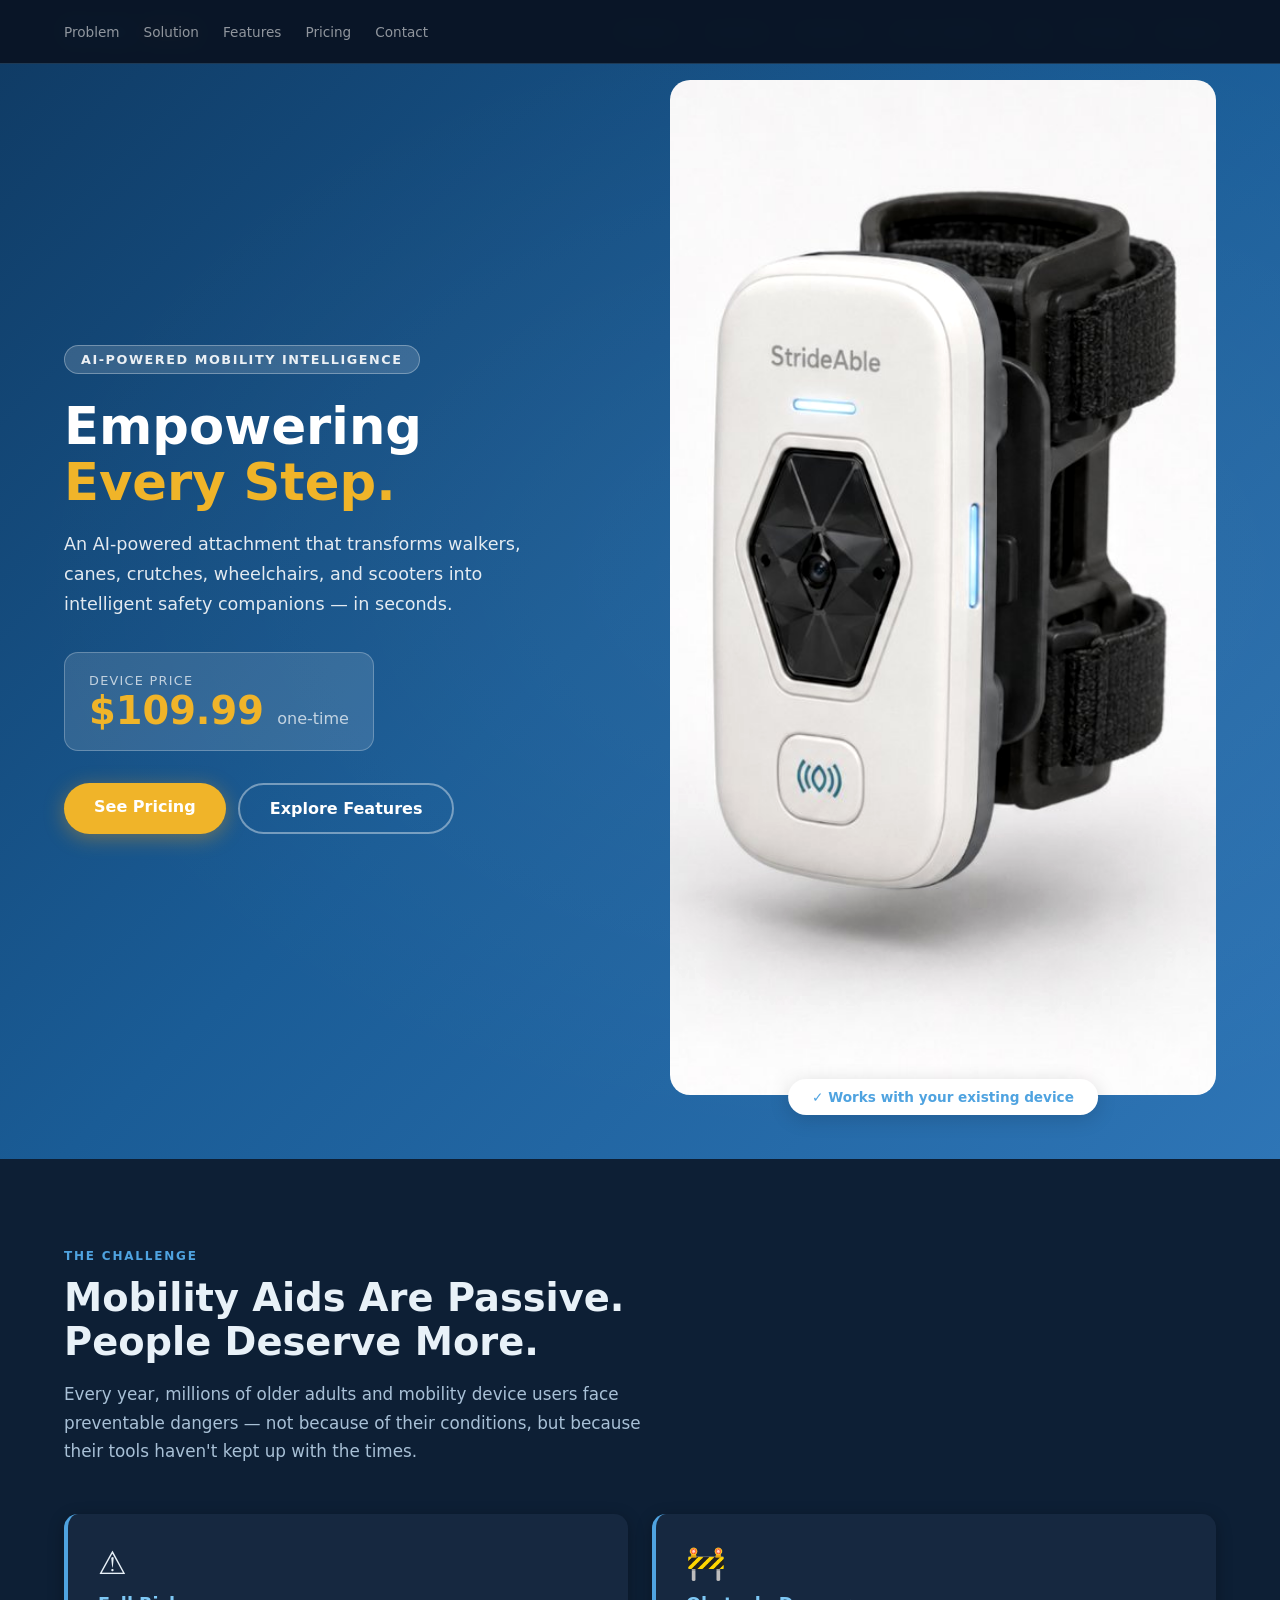
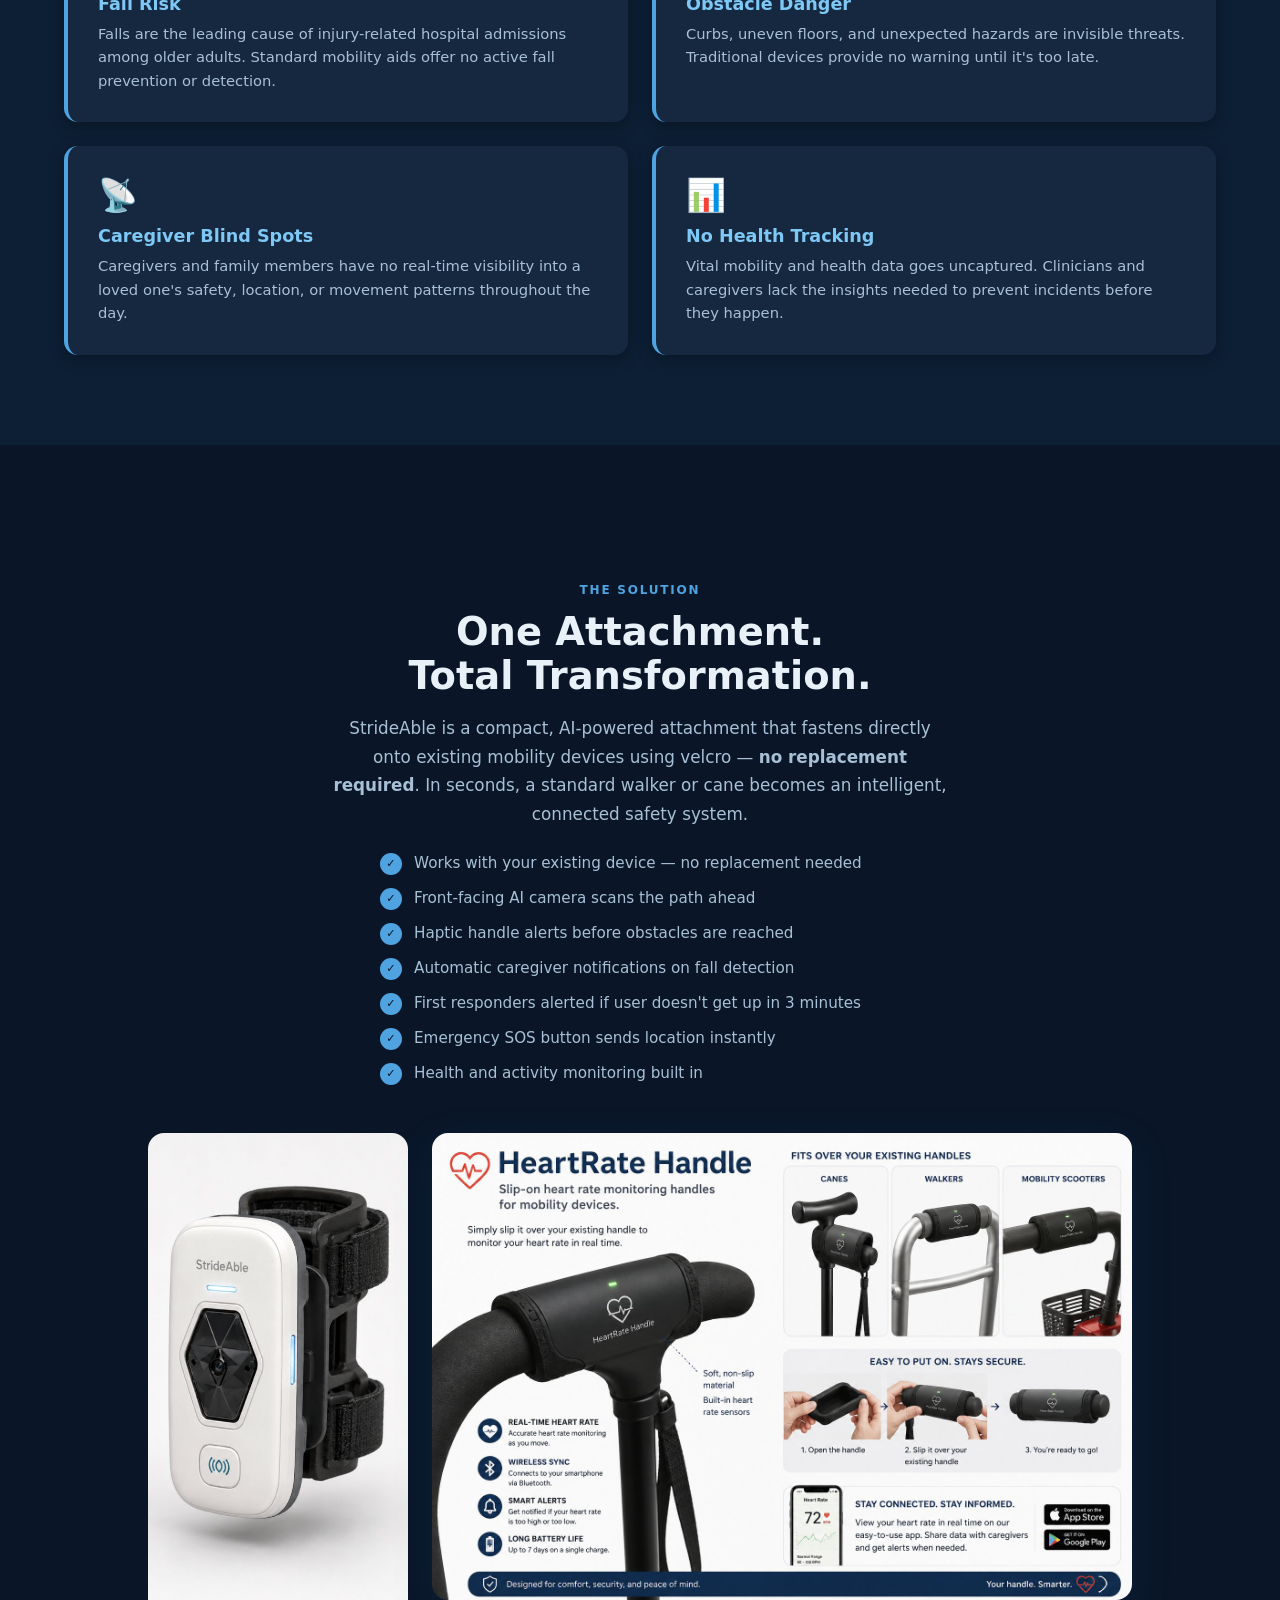
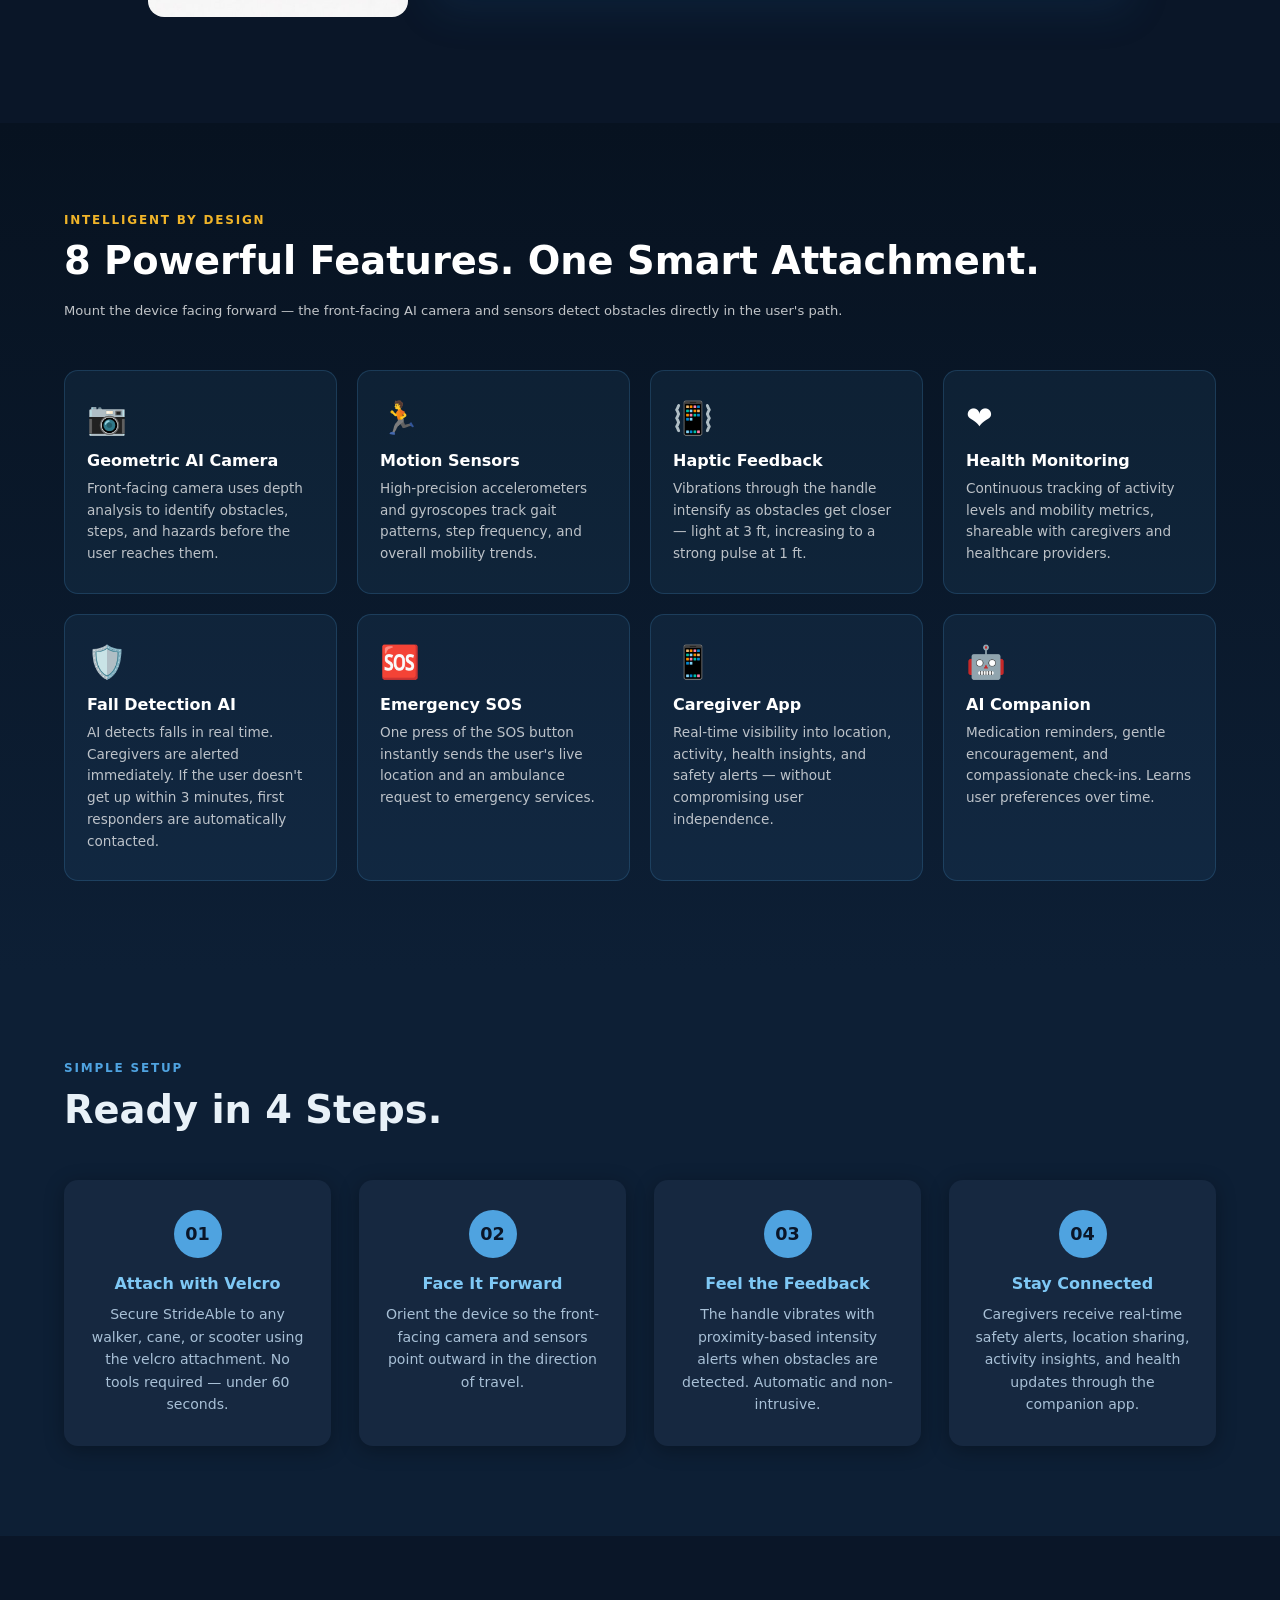
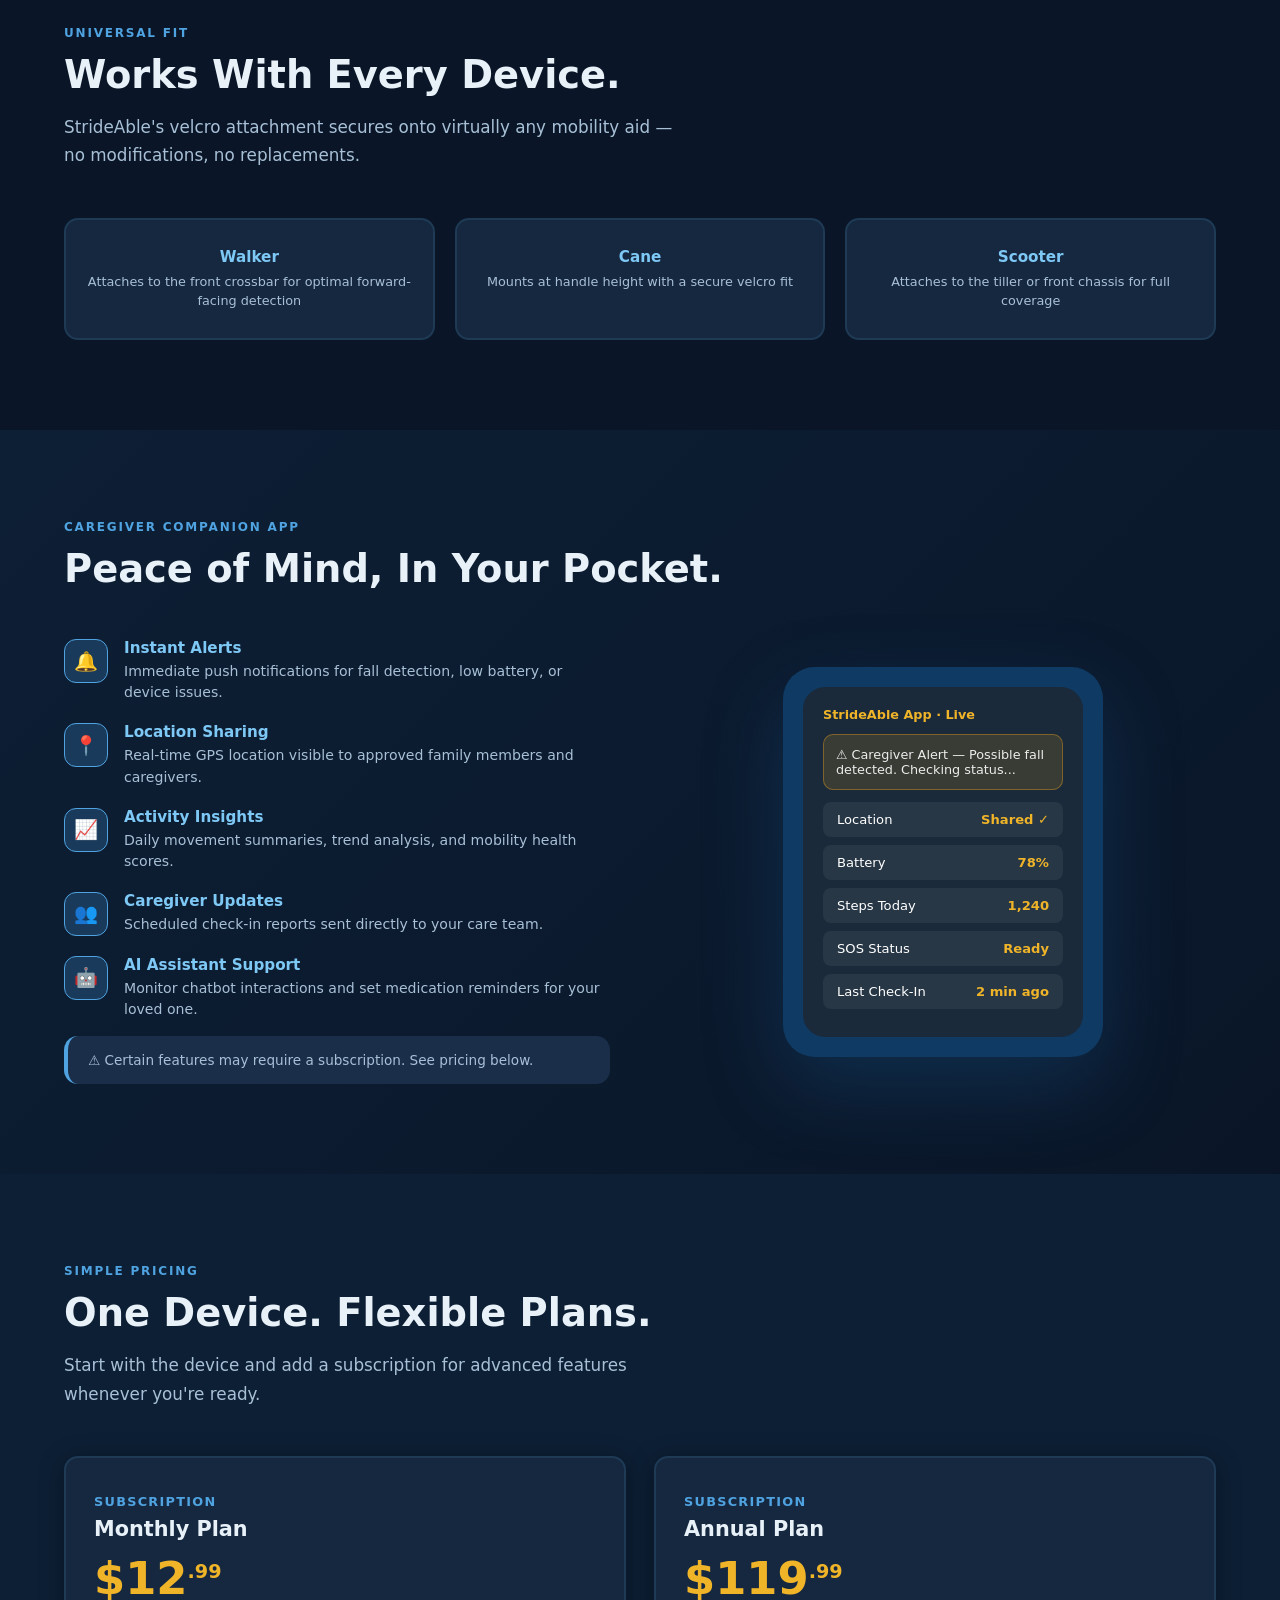
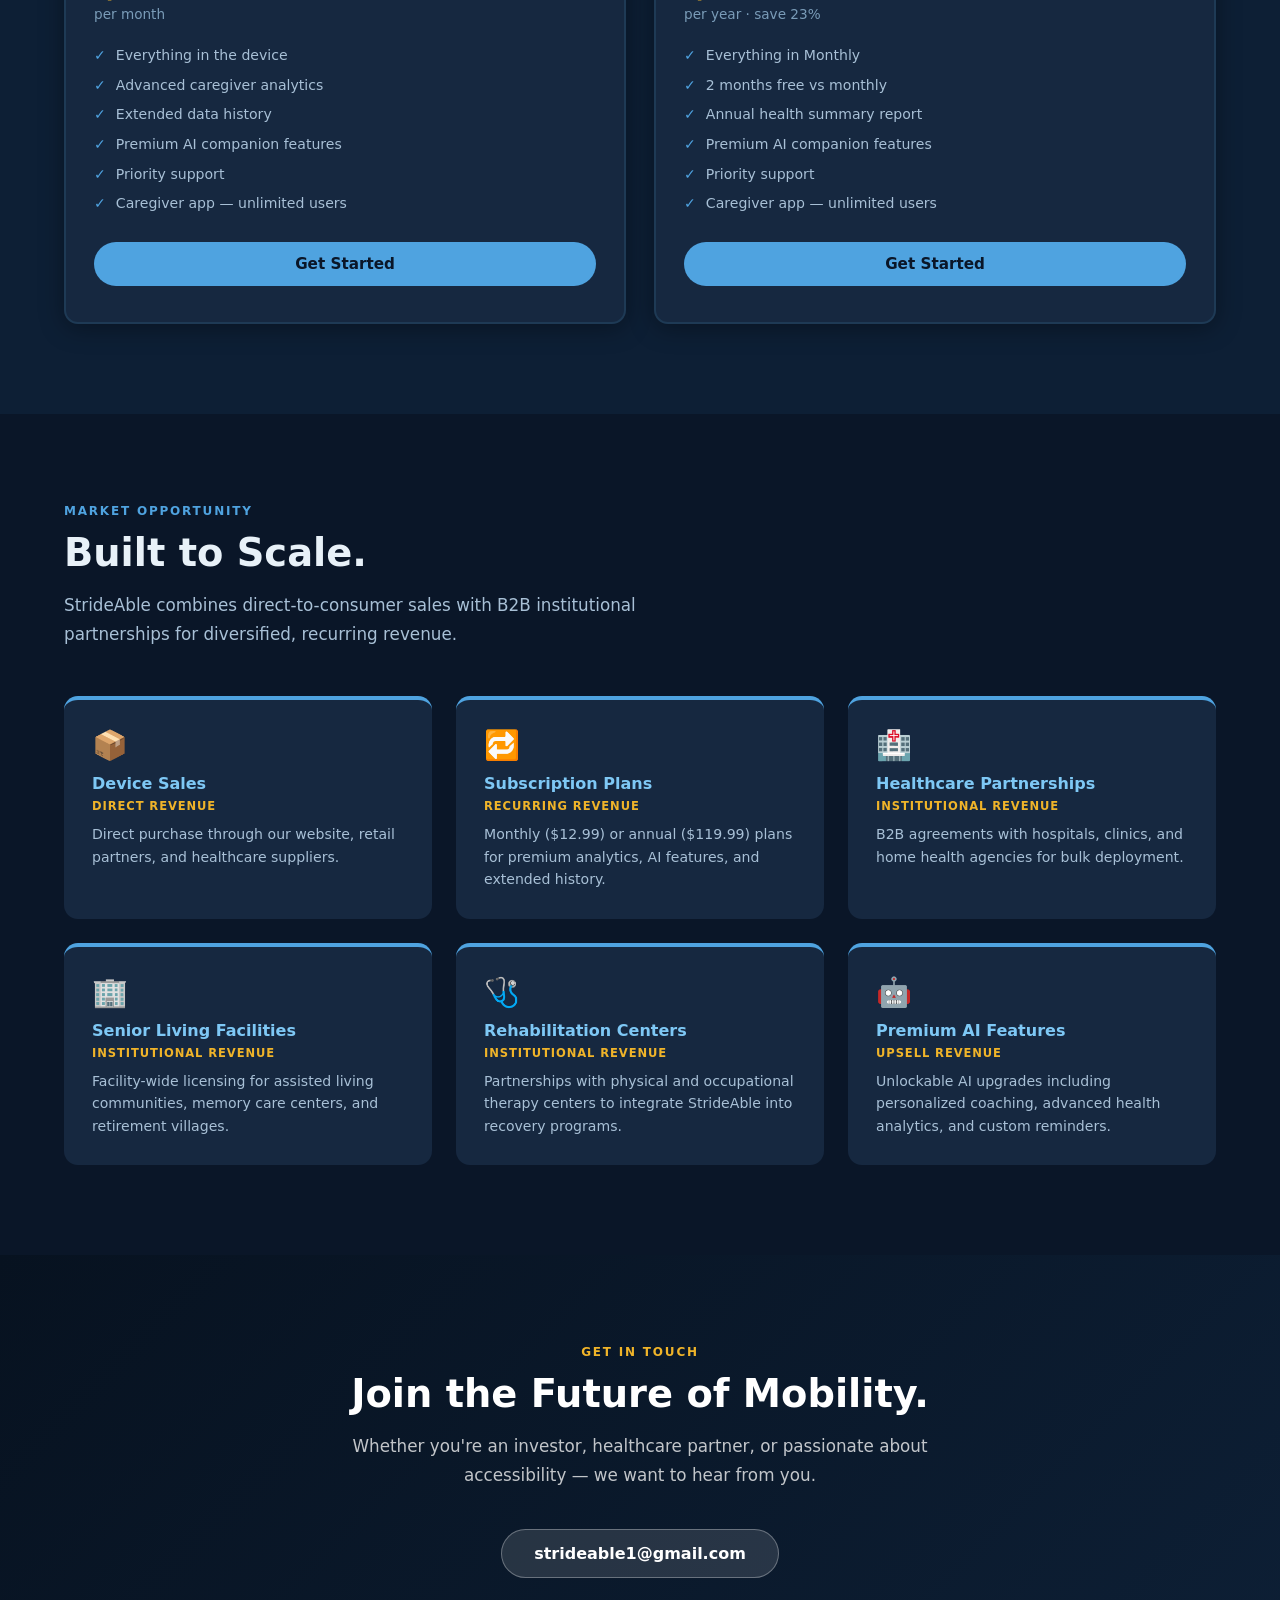
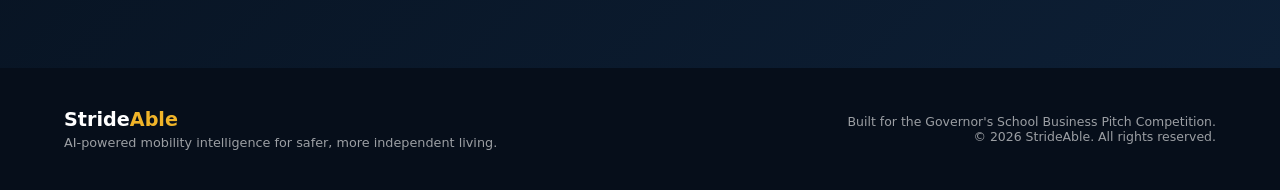
==== StrideAble_Website.html @ a34d1728 "Add files via upload" ====
<!DOCTYPE html>
<html lang="en">
<head>
<meta charset="UTF-8">
<meta name="viewport" content="width=device-width, initial-scale=1.0">
<title>StrideAble — Empowering Every Step.</title>
<style>
  :root {
    --blue: #4fa3e0;
    --blue-dark: #0a1628;
    --blue-mid: #7ec8f5;
    --blue-light: #1a2e4a;
    --blue-xlight: #152236;
    --accent: #f0b429;
    --white: #0d1f35;
    --gray: #a8c0d6;
    --gray-light: #111f30;
    --text: #e8f1f8;
    --radius: 14px;
    --card-bg: #162840;
    --border: #1e3a55;
  }
  * { box-sizing: border-box; margin: 0; padding: 0; }
  html { scroll-behavior: smooth; }
  body { font-family: 'Segoe UI', system-ui, sans-serif; color: var(--text); background: #0a1628; }

  /* NAV */
  nav {
    position: fixed; top: 0; left: 0; right: 0; z-index: 100;
    background: rgba(10,22,40,0.97); backdrop-filter: blur(10px);
    border-bottom: 1px solid #1e3a55;
    display: flex; align-items: center; justify-content: space-between;
    padding: 0 5%; height: 64px;
  }
  .nav-logo { display: flex; align-items: center; gap: 10px; font-weight: 800; font-size: 1.3rem; color: var(--blue); text-decoration: none; }
  .nav-logo span { color: var(--accent); }
  nav ul { list-style: none; display: flex; gap: 2rem; }
  nav ul a { text-decoration: none; color: #7a9cb8; font-size: 0.9rem; font-weight: 500; transition: color 0.2s; }
  nav ul a:hover { color: var(--blue); }

  /* HERO */
  #hero {
    min-height: 100vh;
    background: linear-gradient(135deg, #0f3a63 0%, #1A5C96 50%, #2E75B6 100%);
    display: flex; align-items: center; padding: 80px 5% 60px;
    position: relative; overflow: hidden;
  }
  #hero::before {
    content: ''; position: absolute; inset: 0;
    background: radial-gradient(ellipse at 70% 50%, rgba(255,255,255,0.05) 0%, transparent 70%);
  }
  .hero-inner { display: grid; grid-template-columns: 1fr 1fr; gap: 60px; align-items: center; max-width: 1200px; margin: 0 auto; width: 100%; }
  .hero-text { color: white; }
  .hero-eyebrow { display: inline-block; background: rgba(255,255,255,0.15); border: 1px solid rgba(255,255,255,0.3); color: rgba(255,255,255,0.9); font-size: 0.8rem; font-weight: 600; letter-spacing: 0.12em; text-transform: uppercase; padding: 6px 16px; border-radius: 50px; margin-bottom: 1.5rem; }
  .hero-text h1 { font-size: clamp(2.2rem, 4vw, 3.5rem); font-weight: 900; line-height: 1.1; margin-bottom: 1.2rem; }
  .hero-text h1 span { color: var(--accent); }
  .hero-text p { font-size: 1.1rem; line-height: 1.7; opacity: 0.88; margin-bottom: 2rem; max-width: 480px; }
  .hero-price-box {
    background: rgba(255,255,255,0.12); border: 1px solid rgba(255,255,255,0.25);
    border-radius: var(--radius); padding: 20px 24px; margin-bottom: 2rem; display: inline-block;
  }
  .hero-price-label { font-size: 0.8rem; opacity: 0.7; text-transform: uppercase; letter-spacing: 0.1em; margin-bottom: 4px; }
  .hero-price { font-size: 2.4rem; font-weight: 900; color: var(--accent); line-height: 1; }
  .hero-price sub { font-size: 1rem; font-weight: 500; color: rgba(255,255,255,0.7); vertical-align: baseline; }
  .hero-btns { display: flex; gap: 12px; flex-wrap: wrap; }
  .btn-primary {
    background: var(--accent); color: white; font-weight: 700; font-size: 1rem;
    padding: 14px 30px; border-radius: 50px; text-decoration: none;
    transition: transform 0.2s, box-shadow 0.2s;
    box-shadow: 0 4px 20px rgba(232,160,32,0.4);
  }
  .btn-primary:hover { transform: translateY(-2px); box-shadow: 0 8px 30px rgba(232,160,32,0.5); }
  .btn-secondary {
    background: transparent; color: white; font-weight: 600; font-size: 1rem;
    padding: 14px 30px; border-radius: 50px; text-decoration: none;
    border: 2px solid rgba(255,255,255,0.4); transition: all 0.2s;
  }
  .btn-secondary:hover { background: rgba(255,255,255,0.1); border-color: white; }
  .hero-image { position: relative; }
  .hero-image img { width: 100%; border-radius: 20px; }
  .hero-image img.orig-device { mix-blend-mode: multiply; filter: contrast(1.05); border-radius: 20px; box-shadow: none; }
  .hero-badge {
    position: absolute; bottom: -16px; left: 50%; transform: translateX(-50%);
    background: white; color: var(--blue); font-weight: 700; font-size: 0.85rem;
    padding: 10px 24px; border-radius: 50px; white-space: nowrap;
    box-shadow: 0 4px 20px rgba(0,0,0,0.15);
  }

  /* SECTIONS */
  section { padding: 90px 5%; }
  .section-inner { max-width: 1200px; margin: 0 auto; }
  .eyebrow { font-size: 0.75rem; font-weight: 700; letter-spacing: 0.15em; text-transform: uppercase; color: #4fa3e0; margin-bottom: 0.8rem; }
  .section-title { font-size: clamp(1.8rem, 3vw, 2.6rem); font-weight: 900; line-height: 1.15; margin-bottom: 1rem; color: #e8f1f8; }
  .section-subtitle { font-size: 1.05rem; color: #a8c0d6; line-height: 1.7; max-width: 620px; }

  /* PROBLEM */
  #problem { background: #0d1f35; }
  .problem-grid { display: grid; grid-template-columns: repeat(2, 1fr); gap: 24px; margin-top: 3rem; }
  .problem-card {
    background: #162840; border-radius: var(--radius); padding: 30px;
    border-left: 4px solid var(--blue); box-shadow: 0 4px 16px rgba(0,0,0,0.3);
    transition: transform 0.2s;
  }
  .problem-card:hover { transform: translateY(-3px); }
  .problem-icon { font-size: 2rem; margin-bottom: 12px; }
  .problem-card h3 { font-size: 1.1rem; font-weight: 800; margin-bottom: 8px; color: #7ec8f5; }
  .problem-card p { font-size: 0.92rem; color: #a8c0d6; line-height: 1.6; }

  /* SOLUTION */
  .solution-grid { display: flex; flex-direction: column; align-items: center; gap: 48px; margin-top: 3rem; text-align: center; max-width: 800px; margin-left: auto; margin-right: auto; }
  .solution-checks { list-style: none; margin-top: 1.5rem; display: flex; flex-direction: column; gap: 12px; max-width: 520px; margin-left: auto; margin-right: auto; text-align: left; }
  .solution-checks li { display: flex; align-items: flex-start; gap: 12px; font-size: 0.95rem; line-height: 1.5; color: #a8c0d6; }
  .solution-checks li::before { content: '✓'; background: #4fa3e0; color: #0a1628; border-radius: 50%; width: 22px; height: 22px; display: flex; align-items: center; justify-content: center; font-size: 0.7rem; font-weight: 800; flex-shrink: 0; margin-top: 1px; }
  .solution-img { border-radius: 20px; width: 100%; max-width: 700px; display: flex; flex-direction: row; align-items: flex-start; gap: 24px; justify-content: center; }
  .solution-img img { flex: 1; border-radius: 16px; }
  .solution-img img { width: 100%; display: block; }

  /* FEATURES */
  #features { background: linear-gradient(180deg, #071220 0%, #0d1f35 100%); color: white; }
  #features .eyebrow { color: var(--accent); }
  #features .section-title { color: white; }
  #features .section-subtitle { color: rgba(255,255,255,0.75); }
  .features-grid { display: grid; grid-template-columns: repeat(4, 1fr); gap: 20px; margin-top: 3rem; }
  .feature-card {
    background: rgba(79,163,224,0.08); border: 1px solid rgba(79,163,224,0.2);
    border-radius: var(--radius); padding: 28px 22px;
    transition: background 0.2s, transform 0.2s;
  }
  .feature-card:hover { background: rgba(79,163,224,0.15); transform: translateY(-4px); }
  .feature-icon { font-size: 2rem; margin-bottom: 14px; }
  .feature-card h3 { font-size: 1rem; font-weight: 800; margin-bottom: 8px; color: white; }
  .feature-card p { font-size: 0.85rem; color: rgba(255,255,255,0.72); line-height: 1.6; }

  /* HOW IT WORKS */
  #how-it-works { background: #0d1f35; }
  .steps-grid { display: grid; grid-template-columns: repeat(4, 1fr); gap: 28px; margin-top: 3rem; }
  .step-card { background: #162840; border-radius: var(--radius); padding: 30px 24px; text-align: center; box-shadow: 0 4px 20px rgba(0,0,0,0.3); position: relative; }
  .step-num { width: 48px; height: 48px; background: #4fa3e0; color: #0a1628; border-radius: 50%; display: flex; align-items: center; justify-content: center; font-weight: 900; font-size: 1.1rem; margin: 0 auto 16px; }
  .step-card h3 { font-size: 1rem; font-weight: 800; margin-bottom: 10px; color: #7ec8f5; }
  .step-card p { font-size: 0.88rem; color: #a8c0d6; line-height: 1.6; }

  /* COMPATIBLE */
  #compatible { background: #0a1628; }
  .compat-grid { display: grid; grid-template-columns: repeat(3, 1fr); gap: 20px; margin-top: 3rem; }
  .compat-card {
    border: 2px solid #1e3a55; border-radius: var(--radius); padding: 28px 16px; background: #162840;
    text-align: center; transition: all 0.2s;
  }
  .compat-card:hover { border-color: #4fa3e0; background: #1a3050; transform: translateY(-3px); }

  .compat-card h3 { font-size: 0.95rem; font-weight: 800; color: #7ec8f5; margin-bottom: 6px; }
  .compat-card p { font-size: 0.8rem; color: #a8c0d6; line-height: 1.5; }

  /* APP */
  #app { background: linear-gradient(135deg, #0d1f35 0%, #0a1628 100%); }
  .app-grid { display: grid; grid-template-columns: 1fr 1fr; gap: 60px; align-items: center; margin-top: 3rem; }
  .app-features { display: flex; flex-direction: column; gap: 20px; }
  .app-feature { display: flex; align-items: flex-start; gap: 16px; }
  .app-feature-icon { width: 44px; height: 44px; background: #1a3a5c; border: 1px solid #4fa3e0; border-radius: 12px; display: flex; align-items: center; justify-content: center; font-size: 1.2rem; flex-shrink: 0; }
  .app-feature-text h4 { font-size: 0.95rem; font-weight: 800; margin-bottom: 4px; color: #7ec8f5; }
  .app-feature-text p { font-size: 0.88rem; color: #a8c0d6; line-height: 1.5; }
  .app-note { background: #1a2e4a; border-radius: var(--radius); padding: 16px 20px; margin-top: 16px; font-size: 0.85rem; color: #a8c0d6; border-left: 4px solid #4fa3e0; }
  .phone-mockup {
    background: #0f3a63; border-radius: 32px; padding: 20px;
    box-shadow: 0 30px 80px rgba(26,92,150,0.3); max-width: 320px; margin: 0 auto;
  }
  .phone-screen { background: #1a2a3a; border-radius: 22px; padding: 20px; color: white; }
  .phone-header { font-size: 0.8rem; font-weight: 700; color: var(--accent); margin-bottom: 12px; }
  .phone-alert { background: rgba(232,160,32,0.15); border: 1px solid rgba(232,160,32,0.4); border-radius: 10px; padding: 12px; font-size: 0.8rem; color: rgba(255,255,255,0.9); margin-bottom: 12px; }
  .phone-stat { display: flex; justify-content: space-between; align-items: center; background: rgba(255,255,255,0.06); border-radius: 8px; padding: 10px 14px; margin-bottom: 8px; font-size: 0.82rem; }
  .phone-stat-val { color: var(--accent); font-weight: 800; }

  /* PRICING */
  #pricing { background: #0d1f35; }
  .pricing-grid { display: grid; grid-template-columns: repeat(2, 1fr); gap: 28px; margin-top: 3rem; }
  .pricing-card {
    background: #162840; border-radius: var(--radius); padding: 36px 28px;
    box-shadow: 0 4px 24px rgba(0,0,0,0.35); border: 2px solid #1e3a55;
    transition: all 0.2s; position: relative;
  }
  .pricing-card:hover { border-color: #4fa3e0; transform: translateY(-4px); }

  .pricing-badge {
    position: absolute; top: -14px; left: 50%; transform: translateX(-50%);
    background: var(--blue); color: white; font-size: 0.72rem; font-weight: 800;
    letter-spacing: 0.1em; text-transform: uppercase; padding: 5px 16px; border-radius: 50px;
  }
  .pricing-type { font-size: 0.8rem; font-weight: 700; letter-spacing: 0.1em; text-transform: uppercase; color: #4fa3e0; margin-bottom: 8px; }
  .pricing-name { font-size: 1.3rem; font-weight: 900; color: #e8f1f8; margin-bottom: 16px; }
  .pricing-price { font-size: 2.8rem; font-weight: 900; color: #f0b429; line-height: 1; margin-bottom: 4px; }
  .pricing-period { font-size: 0.85rem; color: #7a9cb8; margin-bottom: 24px; }
  .pricing-features { list-style: none; display: flex; flex-direction: column; gap: 10px; margin-bottom: 28px; }
  .pricing-features li { display: flex; align-items: flex-start; gap: 10px; font-size: 0.88rem; color: #a8c0d6; line-height: 1.4; }
  .pricing-features li::before { content: '✓'; color: #4fa3e0; font-weight: 800; flex-shrink: 0; }
  .pricing-cta {
    display: block; text-align: center; background: #4fa3e0; color: #0a1628;
    font-weight: 700; font-size: 0.95rem; padding: 13px; border-radius: 50px;
    text-decoration: none; transition: all 0.2s;
  }
  .pricing-cta:hover { background: #7ec8f5; }


  /* BUSINESS */
  #business { background: #0a1628; }
  .business-grid { display: grid; grid-template-columns: repeat(3, 1fr); gap: 24px; margin-top: 3rem; }
  .biz-card {
    border-radius: var(--radius); padding: 28px; background: #162840;
    border-top: 4px solid #4fa3e0;
  }
  .biz-icon { font-size: 1.8rem; margin-bottom: 12px; }
  .biz-card h3 { font-size: 1rem; font-weight: 800; margin-bottom: 6px; color: #7ec8f5; }
  .biz-tag { font-size: 0.72rem; font-weight: 700; text-transform: uppercase; letter-spacing: 0.08em; color: #f0b429; margin-bottom: 10px; }
  .biz-card p { font-size: 0.88rem; color: #a8c0d6; line-height: 1.6; }

  /* CONTACT */
  #contact { background: linear-gradient(135deg, #071220 0%, #0d1f35 100%); color: white; text-align: center; }
  #contact .section-title { color: white; }
  #contact .section-subtitle { color: rgba(255,255,255,0.75); margin: 0 auto 2.5rem; }
  .contact-email {
    display: inline-block; background: rgba(255,255,255,0.12); border: 1px solid rgba(255,255,255,0.3);
    color: white; text-decoration: none; padding: 14px 32px; border-radius: 50px;
    font-weight: 700; font-size: 1rem; transition: all 0.2s;
  }
  .contact-email:hover { background: rgba(255,255,255,0.2); }

  /* FOOTER */
  footer {
    background: #060e1a; color: rgba(255,255,255,0.6); padding: 40px 5%;
    display: flex; align-items: center; justify-content: space-between; flex-wrap: gap;
  }
  .footer-logo { font-size: 1.2rem; font-weight: 900; color: white; }
  .footer-logo span { color: var(--accent); }
  .footer-tagline { font-size: 0.8rem; margin-top: 4px; }
  footer nav ul { display: flex; gap: 1.5rem; list-style: none; }
  footer nav ul a { color: rgba(255,255,255,0.55); text-decoration: none; font-size: 0.85rem; transition: color 0.2s; }
  footer nav ul a:hover { color: white; }
  .footer-copy { font-size: 0.78rem; text-align: right; }

  /* SCROLL ANIMATIONS */
  .fade-up { opacity: 0; transform: translateY(24px); transition: opacity 0.6s ease, transform 0.6s ease; }
  .fade-up.visible { opacity: 1; transform: translateY(0); }

  @media (max-width: 900px) {
    .hero-inner, .solution-grid, .app-grid { grid-template-columns: 1fr; }
    .features-grid, .steps-grid { grid-template-columns: repeat(2,1fr); }
    .compat-grid, .pricing-grid, .business-grid { grid-template-columns: repeat(2,1fr); }
    .problem-grid { grid-template-columns: 1fr; }
  }
  @media (max-width: 600px) {
    .features-grid, .steps-grid, .compat-grid, .pricing-grid, .business-grid { grid-template-columns: 1fr; }
    nav ul { display: none; }
  }
</style>
</head>
<body>

<!-- NAV -->
<nav>
  <a href="#hero" class="nav-logo">Stride<span>Able</span></a>
  <ul>
    <li><a href="#problem">Problem</a></li>
    <li><a href="#solution">Solution</a></li>
    <li><a href="#features">Features</a></li>
    <li><a href="#how-it-works">How It Works</a></li>
    <li><a href="#app">App</a></li>
    <li><a href="#pricing">Pricing</a></li>
    <li><a href="#contact">Contact</a></li>
  </ul>
</nav>

<!-- HERO -->
<section id="hero">
  <div class="hero-inner">
    <div class="hero-text fade-up">
      <div class="hero-eyebrow">AI-Powered Mobility Intelligence</div>
      <h1>Empowering<br><span>Every Step.</span></h1>
      <p>An AI-powered attachment that transforms walkers, canes, crutches, wheelchairs, and scooters into intelligent safety companions — in seconds.</p>
      <div class="hero-price-box">
        <div class="hero-price-label">Device Price</div>
        <div class="hero-price">$109.99 <sub>one-time</sub></div>
      </div>
      <div class="hero-btns">
        <a href="#pricing" class="btn-primary">See Pricing</a>
        <a href="#features" class="btn-secondary">Explore Features</a>
      </div>
    </div>
    <div class="hero-image fade-up">
      <img class="orig-device" src="[data-uri]" alt="StrideAble device shown on mobility aids">
      <div class="hero-badge">✓ Works with your existing device</div>
    </div>
  </div>
</section>

<!-- PROBLEM -->
<section id="problem">
  <div class="section-inner">
    <div class="eyebrow fade-up">The Challenge</div>
    <h2 class="section-title fade-up">Mobility Aids Are Passive.<br>People Deserve More.</h2>
    <p class="section-subtitle fade-up">Every year, millions of older adults and mobility device users face preventable dangers — not because of their conditions, but because their tools haven't kept up with the times.</p>
    <div class="problem-grid">
      <div class="problem-card fade-up">
        <div class="problem-icon">⚠️</div>
        <h3>Fall Risk</h3>
        <p>Falls are the leading cause of injury-related hospital admissions among older adults. Standard mobility aids offer no active fall prevention or detection.</p>
      </div>
      <div class="problem-card fade-up">
        <div class="problem-icon">🚧</div>
        <h3>Obstacle Danger</h3>
        <p>Curbs, uneven floors, and unexpected hazards are invisible threats. Traditional devices provide no warning until it's too late.</p>
      </div>
      <div class="problem-card fade-up">
        <div class="problem-icon">📡</div>
        <h3>Caregiver Blind Spots</h3>
        <p>Caregivers and family members have no real-time visibility into a loved one's safety, location, or movement patterns throughout the day.</p>
      </div>
      <div class="problem-card fade-up">
        <div class="problem-icon">📊</div>
        <h3>No Health Tracking</h3>
        <p>Vital mobility and health data goes uncaptured. Clinicians and caregivers lack the insights needed to prevent incidents before they happen.</p>
      </div>
    </div>
  </div>
</section>

<!-- SOLUTION -->
<section id="solution">
  <div class="section-inner">
    <div class="solution-grid">
      <div>
        <div class="eyebrow fade-up">The Solution</div>
        <h2 class="section-title fade-up">One Attachment.<br>Total Transformation.</h2>
        <p class="section-subtitle fade-up">StrideAble is a compact, AI-powered attachment that fastens directly onto existing mobility devices using velcro — <strong>no replacement required</strong>. In seconds, a standard walker or cane becomes an intelligent, connected safety system.</p>
        <ul class="solution-checks fade-up">
          <li>Works with your existing device — no replacement needed</li>
          <li>Front-facing AI camera scans the path ahead</li>
          <li>Haptic handle alerts before obstacles are reached</li>
          <li>Automatic caregiver notifications on fall detection</li>
          <li>First responders alerted if user doesn't get up in 3 minutes</li>
          <li>Emergency SOS button sends location instantly</li>
          <li>Health and activity monitoring built in</li>
        </ul>
      </div>
      <div class="solution-img fade-up">
        <img class="orig-device" style="mix-blend-mode:multiply; width:260px; max-width:100%; display:block; margin:0 auto 16px auto;" src="[data-uri]" alt="StrideAble device overview" style="margin-bottom:16px;">
        <img src="[data-uri]" alt="StrideAble attachment on mobility device" style="border-radius:16px; box-shadow:0 12px 40px rgba(26,92,150,0.15);">
      </div>
    </div>
  </div>
</section>

<!-- FEATURES -->
<section id="features">
  <div class="section-inner">
    <div class="eyebrow fade-up">Intelligent By Design</div>
    <h2 class="section-title fade-up">8 Powerful Features. One Smart Attachment.</h2>
    <p class="section-subtitle fade-up" style="white-space:nowrap; font-size:0.82rem; overflow:hidden; text-overflow:ellipsis; max-width:100%;">Mount the device facing forward — the front-facing AI camera and sensors detect obstacles directly in the user's path.</p>
    <div class="features-grid">
      <div class="feature-card fade-up">
        <div class="feature-icon">📷</div>
        <h3>Geometric AI Camera</h3>
        <p>Front-facing camera uses depth analysis to identify obstacles, steps, and hazards before the user reaches them.</p>
      </div>
      <div class="feature-card fade-up">
        <div class="feature-icon">🏃</div>
        <h3>Motion Sensors</h3>
        <p>High-precision accelerometers and gyroscopes track gait patterns, step frequency, and overall mobility trends.</p>
      </div>
      <div class="feature-card fade-up">
        <div class="feature-icon">📳</div>
        <h3>Haptic Feedback</h3>
        <p>Vibrations through the handle intensify as obstacles get closer — light at 3 ft, increasing to a strong pulse at 1 ft.</p>
      </div>
      <div class="feature-card fade-up">
        <div class="feature-icon">❤️</div>
        <h3>Health Monitoring</h3>
        <p>Continuous tracking of activity levels and mobility metrics, shareable with caregivers and healthcare providers.</p>
      </div>
      <div class="feature-card fade-up">
        <div class="feature-icon">🛡️</div>
        <h3>Fall Detection AI</h3>
        <p>AI detects falls in real time. Caregivers are alerted immediately. If the user doesn't get up within 3 minutes, first responders are automatically contacted.</p>
      </div>
      <div class="feature-card fade-up">
        <div class="feature-icon">🆘</div>
        <h3>Emergency SOS</h3>
        <p>One press of the SOS button instantly sends the user's live location and an ambulance request to emergency services.</p>
      </div>
      <div class="feature-card fade-up">
        <div class="feature-icon">📱</div>
        <h3>Caregiver App</h3>
        <p>Real-time visibility into location, activity, health insights, and safety alerts — without compromising user independence.</p>
      </div>
      <div class="feature-card fade-up">
        <div class="feature-icon">🤖</div>
        <h3>AI Companion</h3>
        <p>Medication reminders, gentle encouragement, and compassionate check-ins. Learns user preferences over time.</p>
      </div>
    </div>
  </div>
</section>

<!-- HOW IT WORKS -->
<section id="how-it-works">
  <div class="section-inner">
    <div class="eyebrow fade-up">Simple Setup</div>
    <h2 class="section-title fade-up">Ready in 4 Steps.</h2>
    <div class="steps-grid">
      <div class="step-card fade-up">
        <div class="step-num">01</div>
        <h3>Attach with Velcro</h3>
        <p>Secure StrideAble to any walker, cane, or scooter using the velcro attachment. No tools required — under 60 seconds.</p>
      </div>
      <div class="step-card fade-up">
        <div class="step-num">02</div>
        <h3>Face It Forward</h3>
        <p>Orient the device so the front-facing camera and sensors point outward in the direction of travel.</p>
      </div>
      <div class="step-card fade-up">
        <div class="step-num">03</div>
        <h3>Feel the Feedback</h3>
        <p>The handle vibrates with proximity-based intensity alerts when obstacles are detected. Automatic and non-intrusive.</p>
      </div>
      <div class="step-card fade-up">
        <div class="step-num">04</div>
        <h3>Stay Connected</h3>
        <p>Caregivers receive real-time safety alerts, location sharing, activity insights, and health updates through the companion app.</p>
      </div>
    </div>
  </div>
</section>

<!-- COMPATIBLE -->
<section id="compatible">
  <div class="section-inner">
    <div class="eyebrow fade-up">Universal Fit</div>
    <h2 class="section-title fade-up">Works With Every Device.</h2>
    <p class="section-subtitle fade-up">StrideAble's velcro attachment secures onto virtually any mobility aid — no modifications, no replacements.</p>
    <div class="compat-grid">
      <div class="compat-card fade-up">
        <h3>Walker</h3>
        <p>Attaches to the front crossbar for optimal forward-facing detection</p>
      </div>
      <div class="compat-card fade-up">
        <h3>Cane</h3>
        <p>Mounts at handle height with a secure velcro fit</p>
      </div>
      <div class="compat-card fade-up">
        <h3>Scooter</h3>
        <p>Attaches to the tiller or front chassis for full coverage</p>
      </div>
    </div>
  </div>
</section>

<!-- APP -->
<section id="app">
  <div class="section-inner">
    <div class="eyebrow fade-up">Caregiver Companion App</div>
    <h2 class="section-title fade-up">Peace of Mind, In Your Pocket.</h2>
    <div class="app-grid">
      <div>
        <div class="app-features">
          <div class="app-feature fade-up">
            <div class="app-feature-icon">🔔</div>
            <div class="app-feature-text">
              <h4>Instant Alerts</h4>
              <p>Immediate push notifications for fall detection, low battery, or device issues.</p>
            </div>
          </div>
          <div class="app-feature fade-up">
            <div class="app-feature-icon">📍</div>
            <div class="app-feature-text">
              <h4>Location Sharing</h4>
              <p>Real-time GPS location visible to approved family members and caregivers.</p>
            </div>
          </div>
          <div class="app-feature fade-up">
            <div class="app-feature-icon">📈</div>
            <div class="app-feature-text">
              <h4>Activity Insights</h4>
              <p>Daily movement summaries, trend analysis, and mobility health scores.</p>
            </div>
          </div>
          <div class="app-feature fade-up">
            <div class="app-feature-icon">👥</div>
            <div class="app-feature-text">
              <h4>Caregiver Updates</h4>
              <p>Scheduled check-in reports sent directly to your care team.</p>
            </div>
          </div>
          <div class="app-feature fade-up">
            <div class="app-feature-icon">🤖</div>
            <div class="app-feature-text">
              <h4>AI Assistant Support</h4>
              <p>Monitor chatbot interactions and set medication reminders for your loved one.</p>
            </div>
          </div>
        </div>
        <div class="app-note fade-up">⚠️ Certain features may require a subscription. See pricing below.</div>
      </div>
      <div class="fade-up">
        <div class="phone-mockup">
          <div class="phone-screen">
            <div class="phone-header">StrideAble App · Live</div>
            <div class="phone-alert">⚠️ Caregiver Alert — Possible fall detected. Checking status...</div>
            <div class="phone-stat"><span>Location</span><span class="phone-stat-val">Shared ✓</span></div>
            <div class="phone-stat"><span>Battery</span><span class="phone-stat-val">78%</span></div>
            <div class="phone-stat"><span>Steps Today</span><span class="phone-stat-val">1,240</span></div>
            <div class="phone-stat"><span>SOS Status</span><span class="phone-stat-val">Ready</span></div>
            <div class="phone-stat"><span>Last Check-In</span><span class="phone-stat-val">2 min ago</span></div>
          </div>
        </div>
      </div>
    </div>
  </div>
</section>

<!-- PRICING -->
<section id="pricing">
  <div class="section-inner">
    <div class="eyebrow fade-up">Simple Pricing</div>
    <h2 class="section-title fade-up">One Device. Flexible Plans.</h2>
    <p class="section-subtitle fade-up">Start with the device and add a subscription for advanced features whenever you're ready.</p>
    <div class="pricing-grid">
      <div class="pricing-card fade-up">
        <div class="pricing-type">Subscription</div>
        <div class="pricing-name">Monthly Plan</div>
        <div class="pricing-price">$12<sup style="font-size:1.2rem">.99</sup></div>
        <div class="pricing-period">per month</div>
        <ul class="pricing-features">
          <li>Everything in the device</li>
          <li>Advanced caregiver analytics</li>
          <li>Extended data history</li>
          <li>Premium AI companion features</li>
          <li>Priority support</li>
          <li>Caregiver app — unlimited users</li>
        </ul>
        <a href="#contact" class="pricing-cta">Get Started</a>
      </div>
      <div class="pricing-card fade-up">
        <div class="pricing-type">Subscription</div>
        <div class="pricing-name">Annual Plan</div>
        <div class="pricing-price">$119<sup style="font-size:1.2rem">.99</sup></div>
        <div class="pricing-period">per year · save 23%</div>
        <ul class="pricing-features">
          <li>Everything in Monthly</li>
          <li>2 months free vs monthly</li>
          <li>Annual health summary report</li>
          <li>Premium AI companion features</li>
          <li>Priority support</li>
          <li>Caregiver app — unlimited users</li>
        </ul>
        <a href="#contact" class="pricing-cta">Get Started</a>
      </div>
    </div>
  </div>
</section>

<!-- BUSINESS -->
<section id="business">
  <div class="section-inner">
    <div class="eyebrow fade-up">Market Opportunity</div>
    <h2 class="section-title fade-up">Built to Scale.</h2>
    <p class="section-subtitle fade-up">StrideAble combines direct-to-consumer sales with B2B institutional partnerships for diversified, recurring revenue.</p>
    <div class="business-grid">
      <div class="biz-card fade-up">
        <div class="biz-icon">📦</div>
        <h3>Device Sales</h3>
        <div class="biz-tag">Direct Revenue</div>
        <p>Direct purchase through our website, retail partners, and healthcare suppliers.</p>
      </div>
      <div class="biz-card fade-up">
        <div class="biz-icon">🔁</div>
        <h3>Subscription Plans</h3>
        <div class="biz-tag">Recurring Revenue</div>
        <p>Monthly ($12.99) or annual ($119.99) plans for premium analytics, AI features, and extended history.</p>
      </div>
      <div class="biz-card fade-up">
        <div class="biz-icon">🏥</div>
        <h3>Healthcare Partnerships</h3>
        <div class="biz-tag">Institutional Revenue</div>
        <p>B2B agreements with hospitals, clinics, and home health agencies for bulk deployment.</p>
      </div>
      <div class="biz-card fade-up">
        <div class="biz-icon">🏢</div>
        <h3>Senior Living Facilities</h3>
        <div class="biz-tag">Institutional Revenue</div>
        <p>Facility-wide licensing for assisted living communities, memory care centers, and retirement villages.</p>
      </div>
      <div class="biz-card fade-up">
        <div class="biz-icon">🩺</div>
        <h3>Rehabilitation Centers</h3>
        <div class="biz-tag">Institutional Revenue</div>
        <p>Partnerships with physical and occupational therapy centers to integrate StrideAble into recovery programs.</p>
      </div>
      <div class="biz-card fade-up">
        <div class="biz-icon">🤖</div>
        <h3>Premium AI Features</h3>
        <div class="biz-tag">Upsell Revenue</div>
        <p>Unlockable AI upgrades including personalized coaching, advanced health analytics, and custom reminders.</p>
      </div>
    </div>
  </div>
</section>

<!-- CONTACT -->
<section id="contact">
  <div class="section-inner" style="text-align:center">
    <div class="eyebrow fade-up" style="color:var(--accent)">Get In Touch</div>
    <h2 class="section-title fade-up" style="color:white">Join the Future of Mobility.</h2>
    <p class="section-subtitle fade-up" style="color:rgba(255,255,255,0.75); margin:0 auto 2.5rem;">Whether you're an investor, healthcare partner, or passionate about accessibility — we want to hear from you.</p>
    <a href="mailto:strideable1@gmail.com" class="contact-email fade-up">strideable1@gmail.com</a>
  </div>
</section>

<!-- FOOTER -->
<footer>
  <div>
    <div class="footer-logo">Stride<span>Able</span></div>
    <div class="footer-tagline">AI-powered mobility intelligence for safer, more independent living.</div>
  </div>
  <nav><ul>
    <li><a href="#problem">Problem</a></li>
    <li><a href="#solution">Solution</a></li>
    <li><a href="#features">Features</a></li>
    <li><a href="#pricing">Pricing</a></li>
    <li><a href="#contact">Contact</a></li>
  </ul></nav>
  <div class="footer-copy">
    Built for the Governor's School Business Pitch Competition.<br>
    © 2026 StrideAble. All rights reserved.
  </div>
</footer>

<script>
  // Scroll fade-in
  const observer = new IntersectionObserver((entries) => {
    entries.forEach(e => { if (e.isIntersecting) e.target.classList.add('visible'); });
  }, { threshold: 0.12 });
  document.querySelectorAll('.fade-up').forEach(el => observer.observe(el));
</script>
</body>
</html>
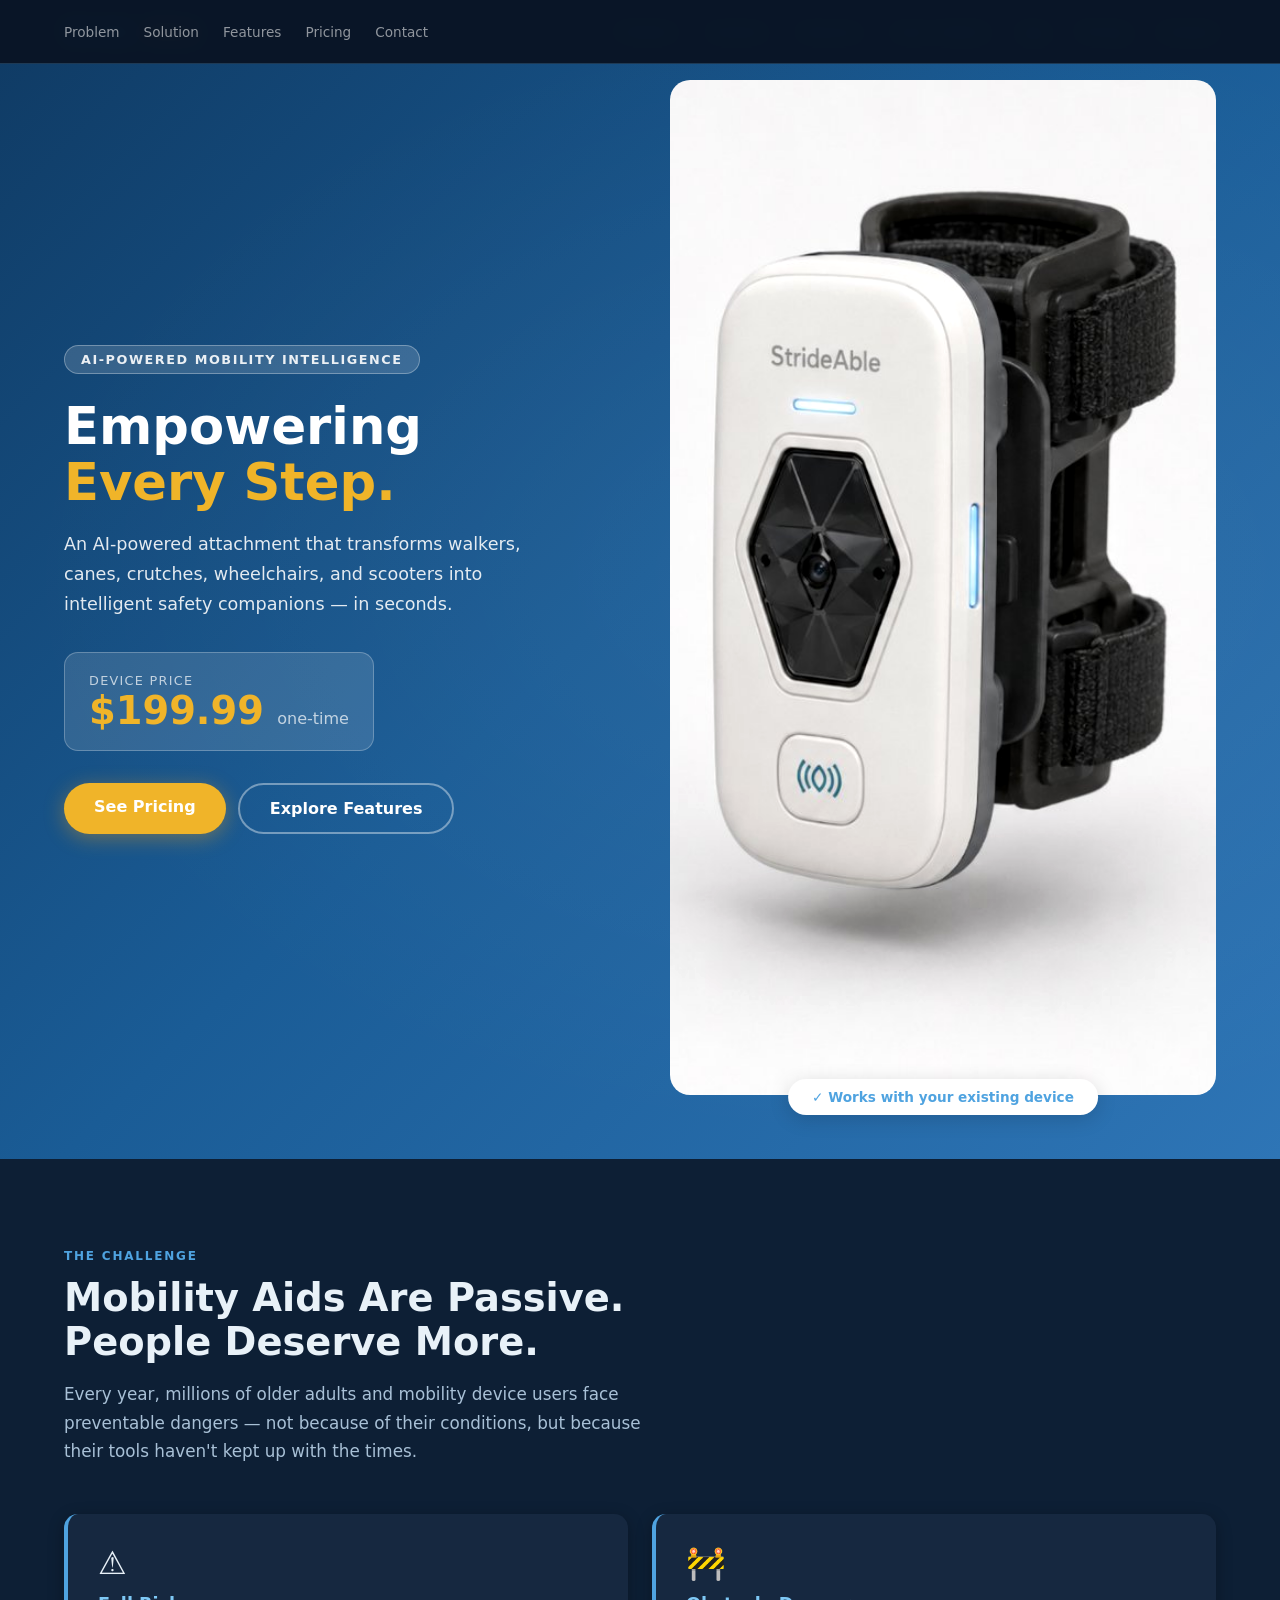
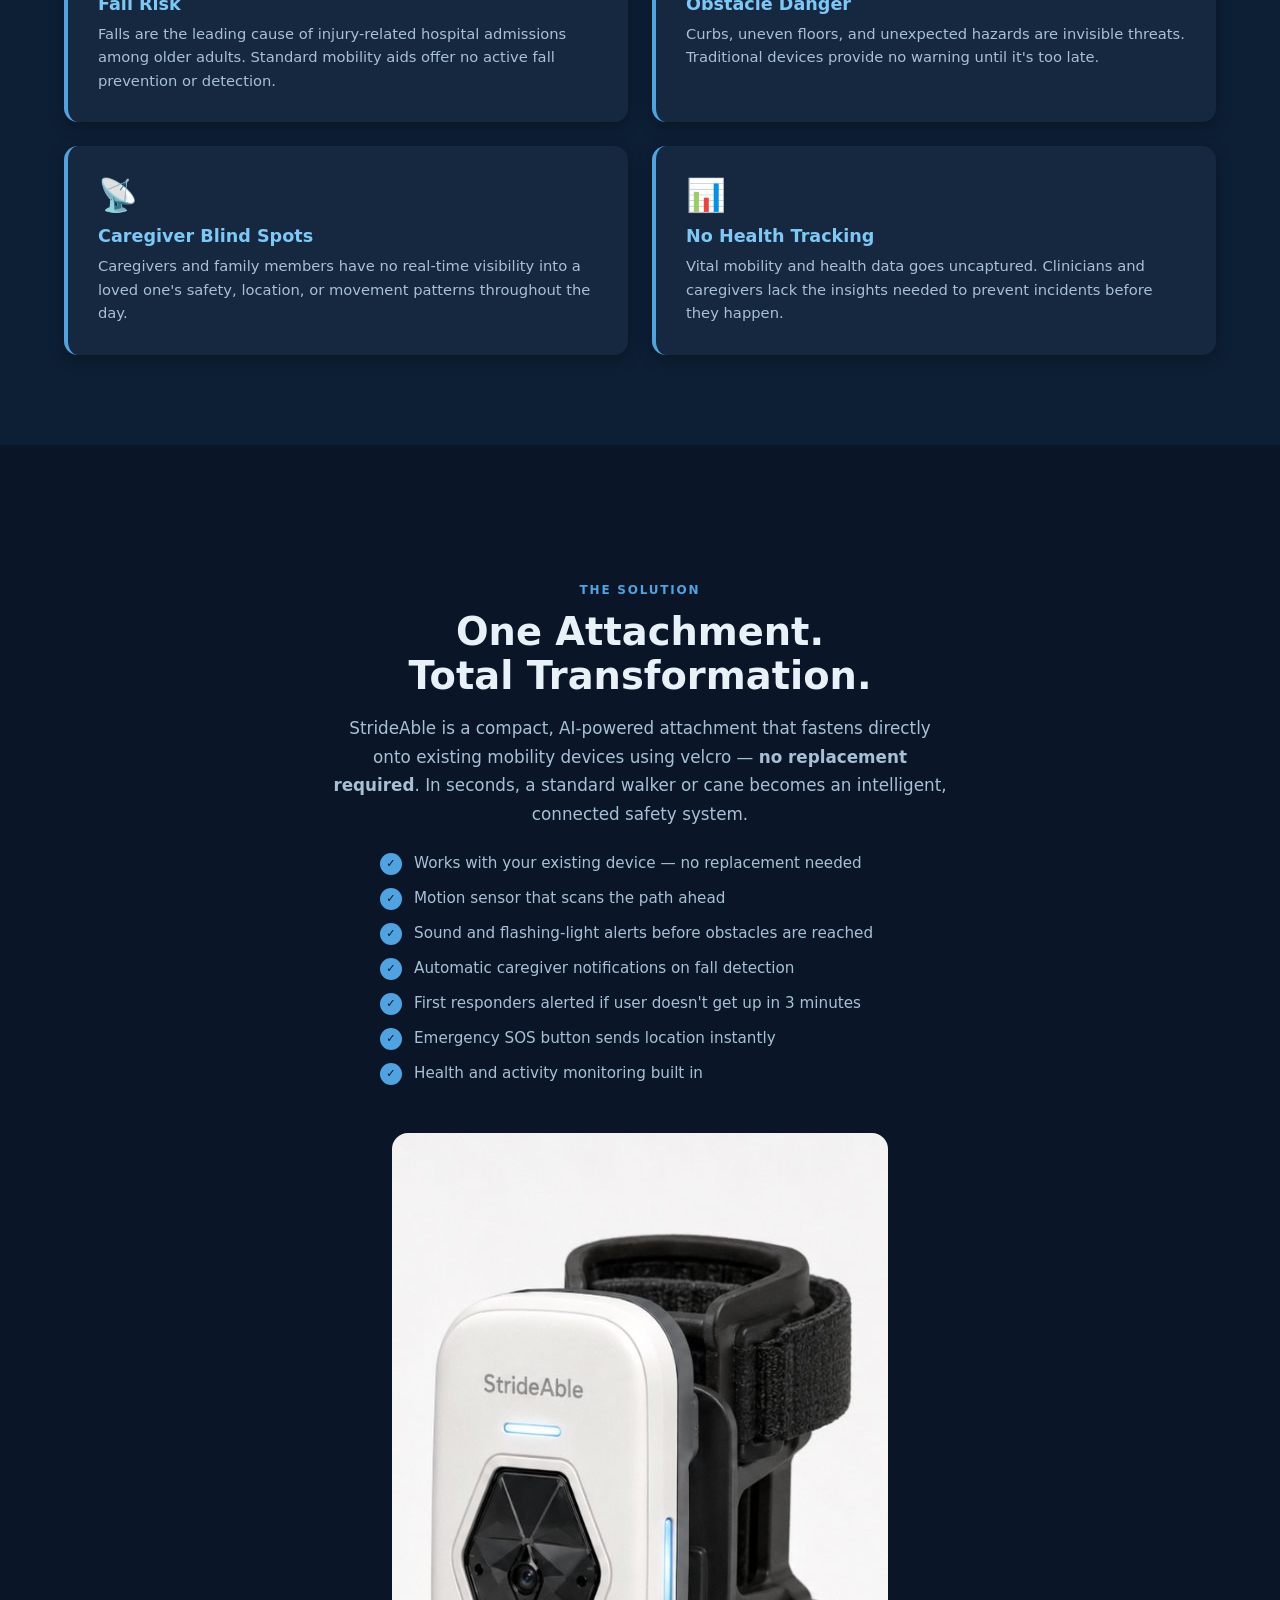
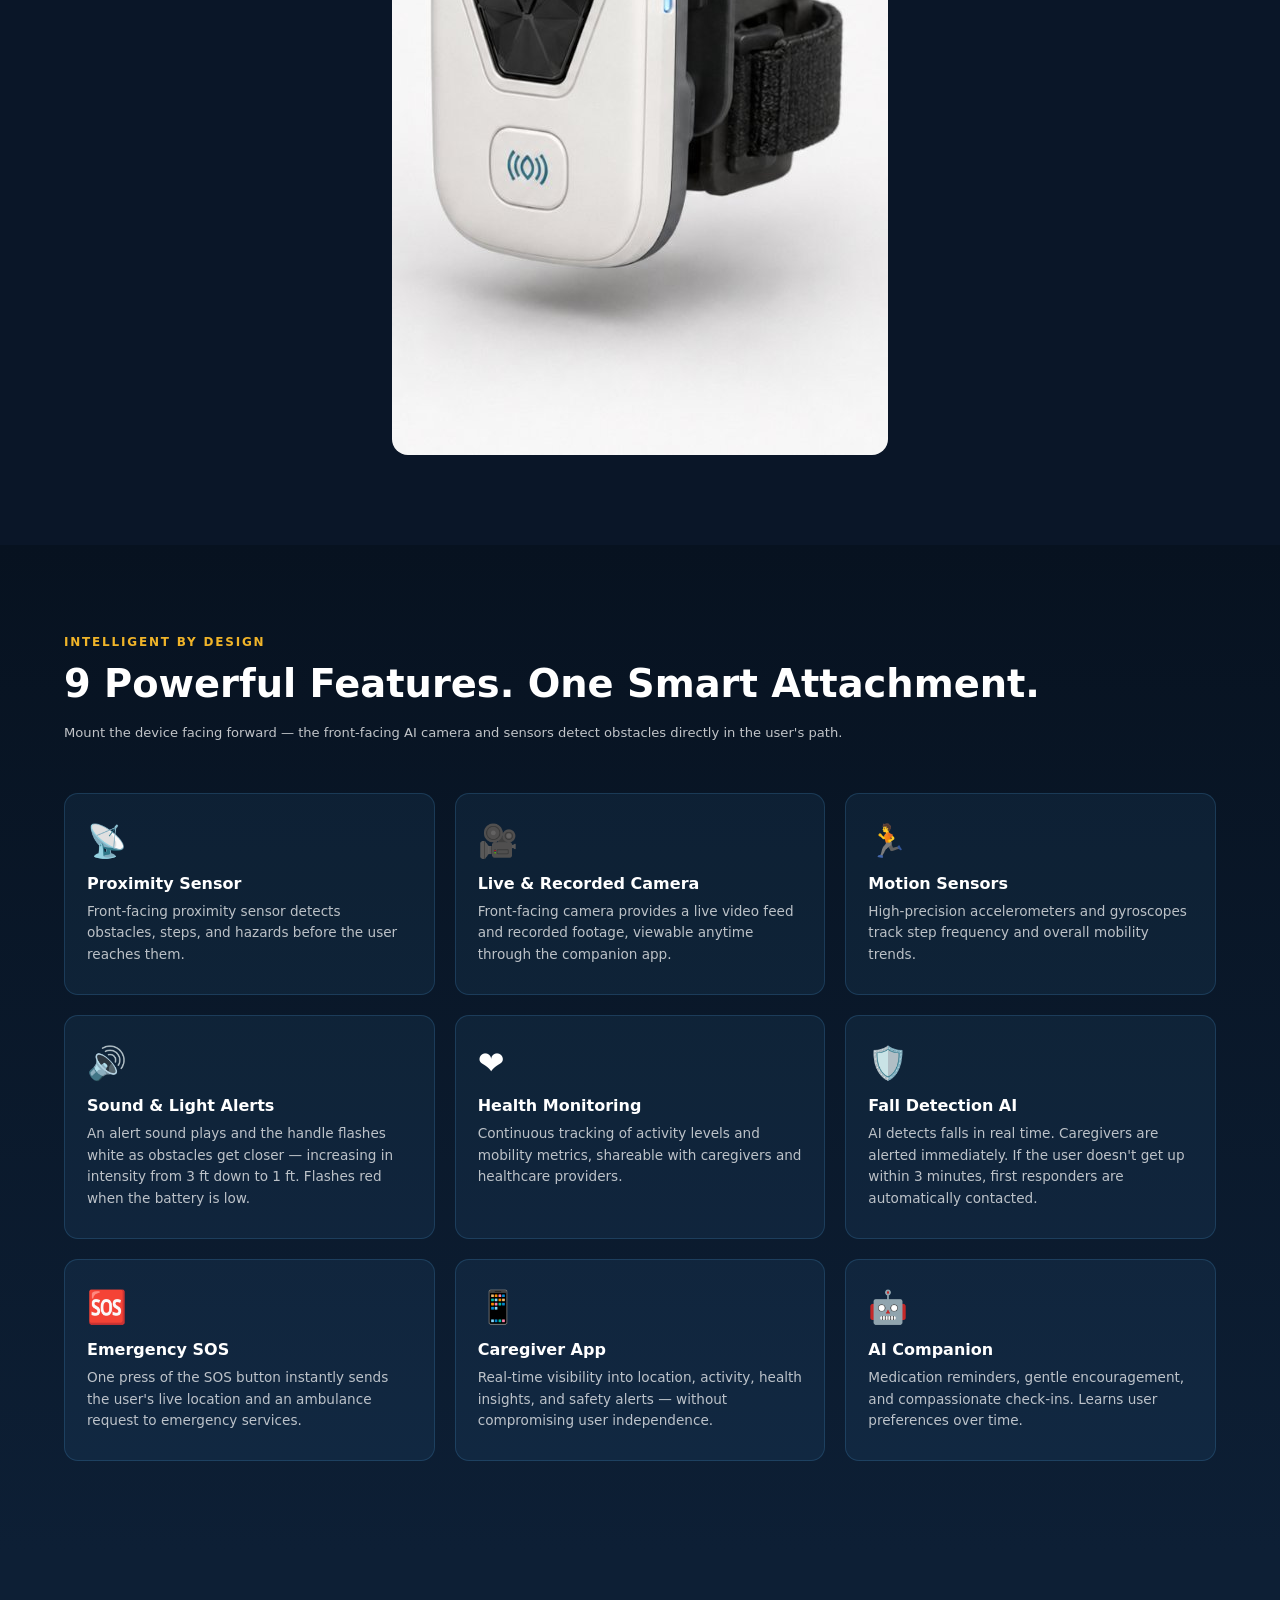
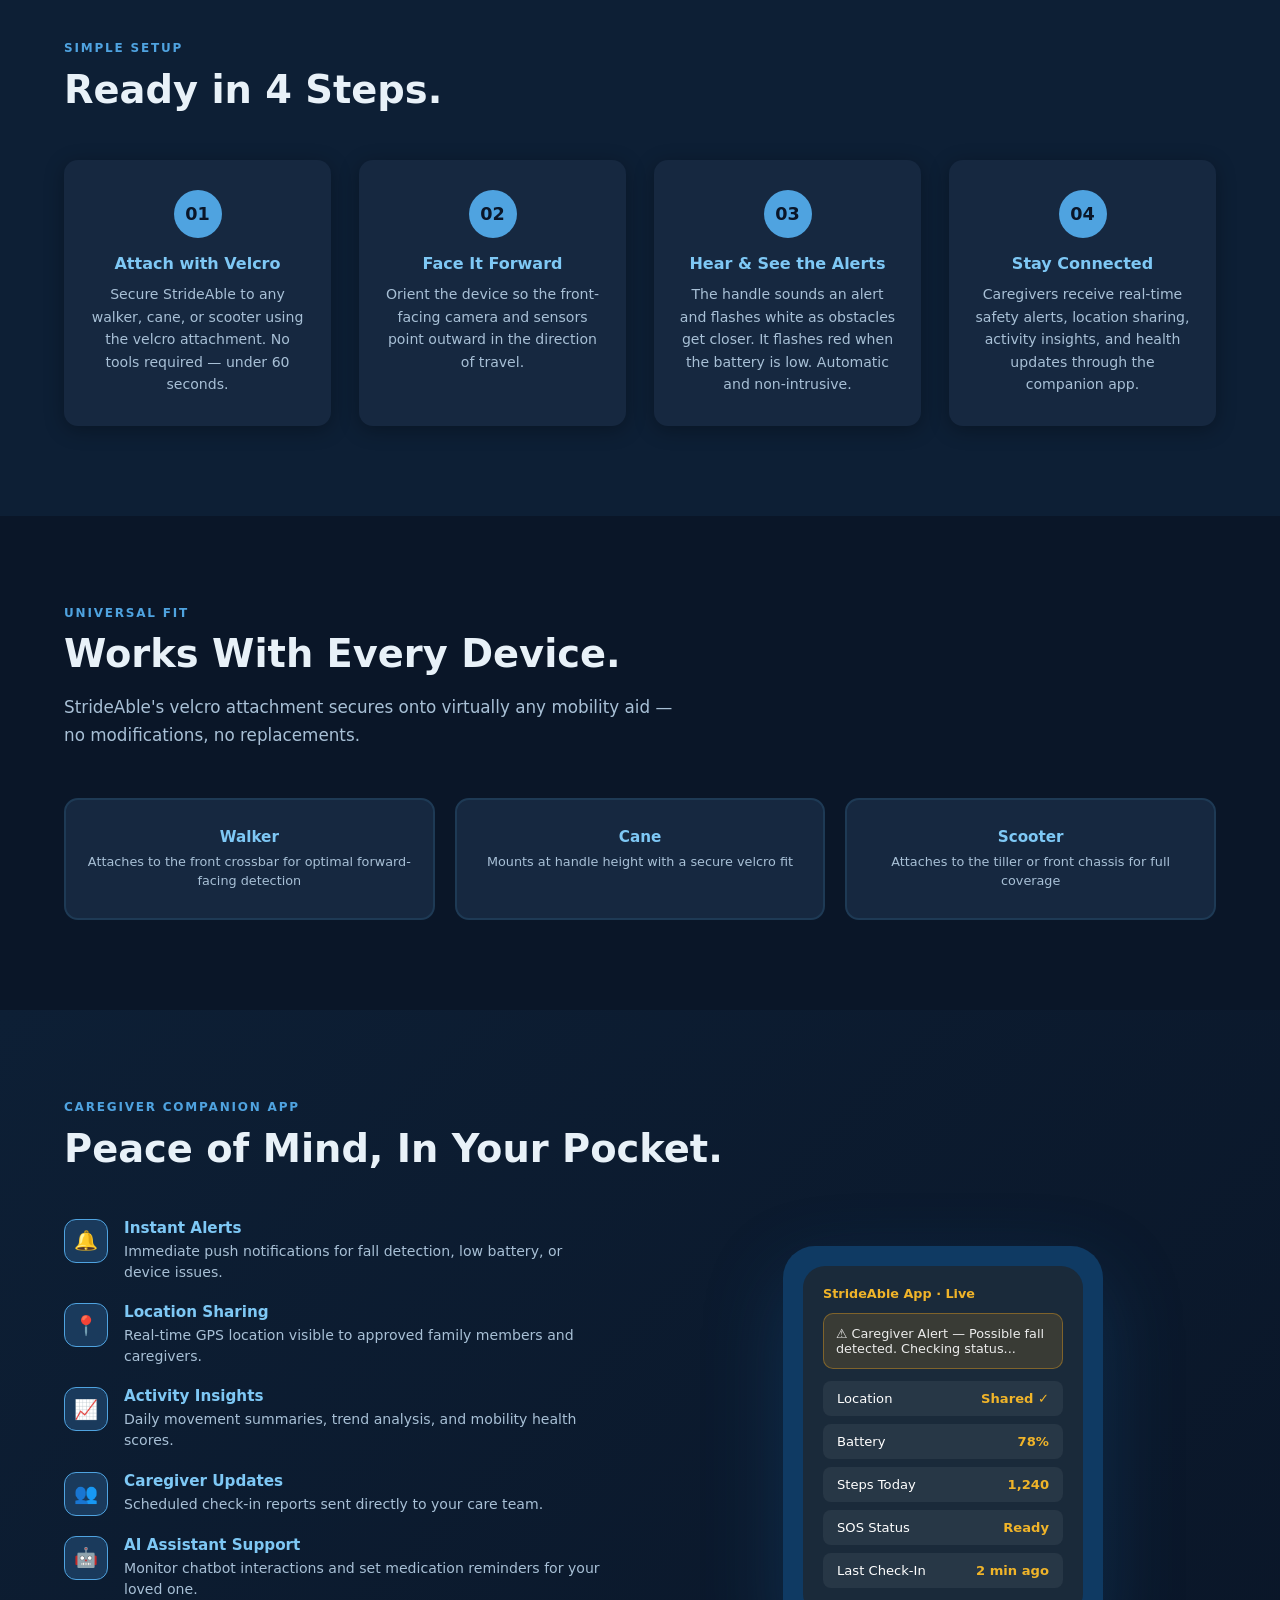
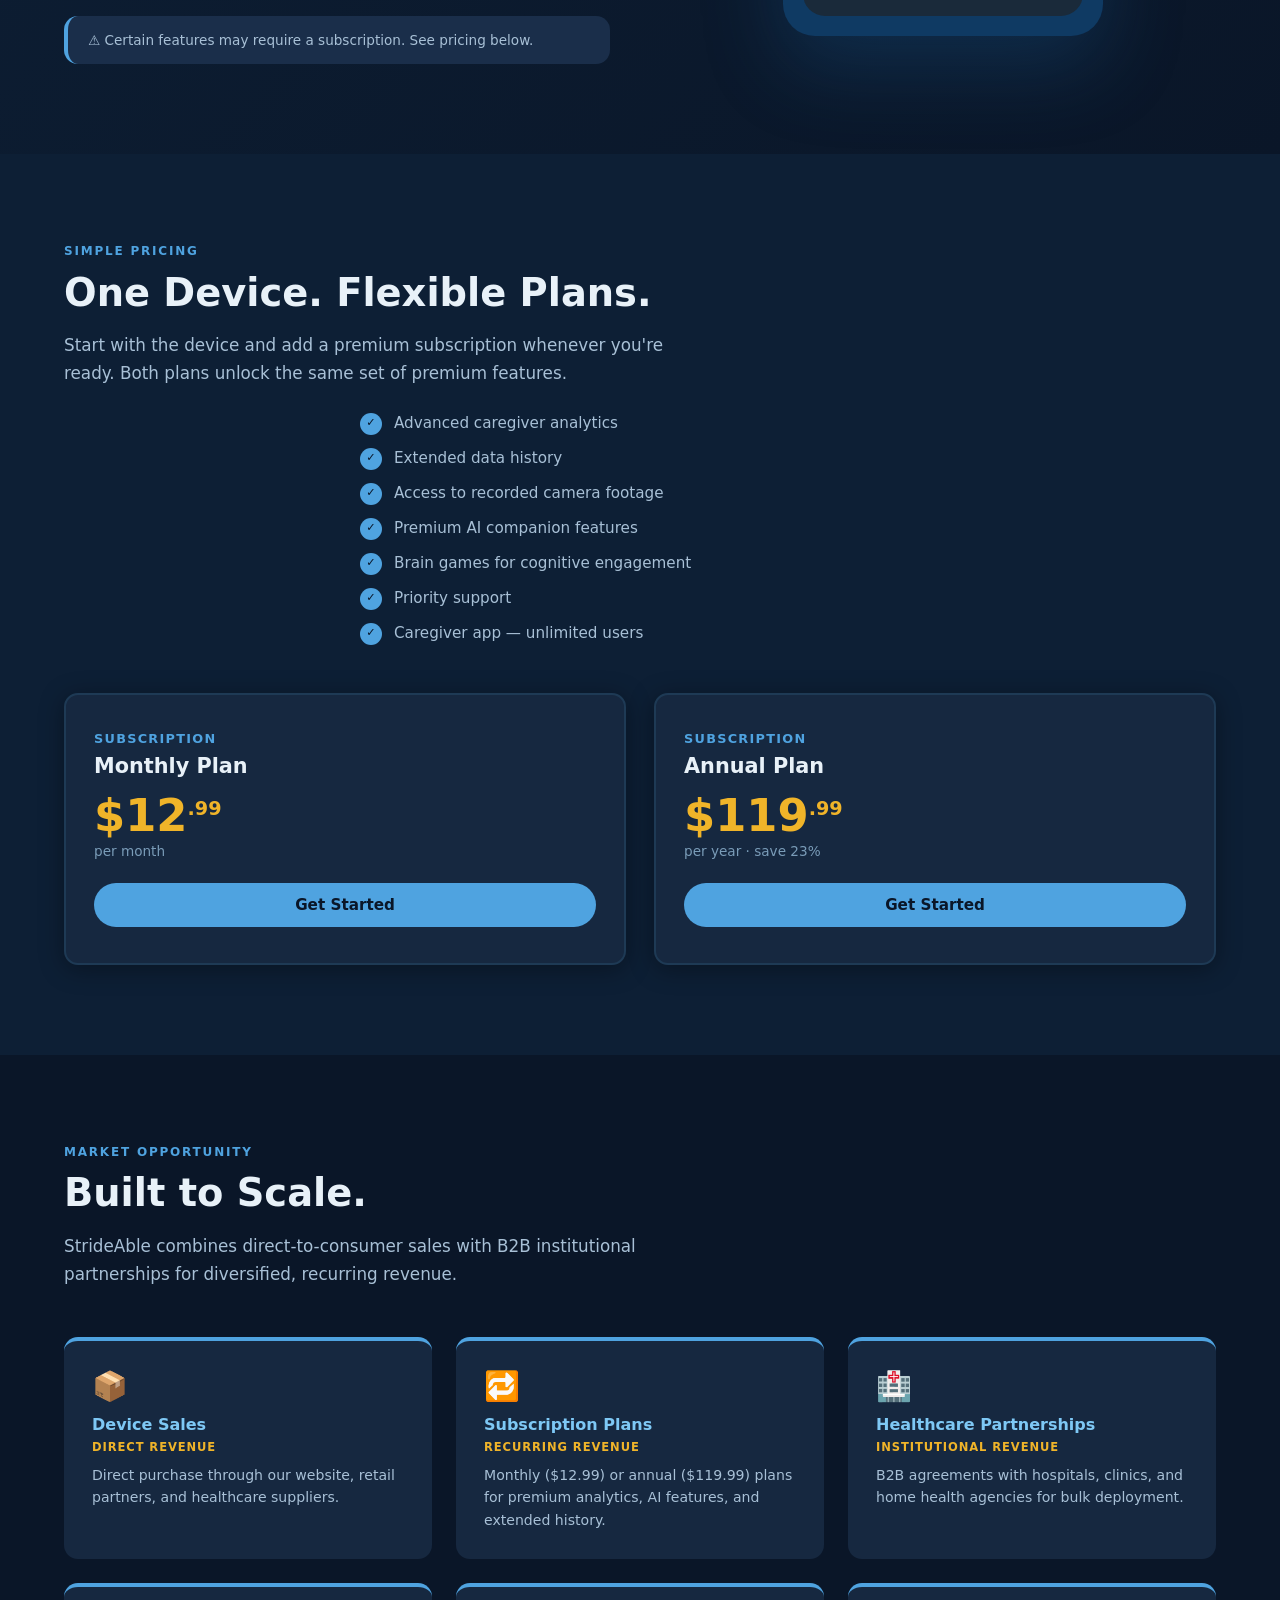
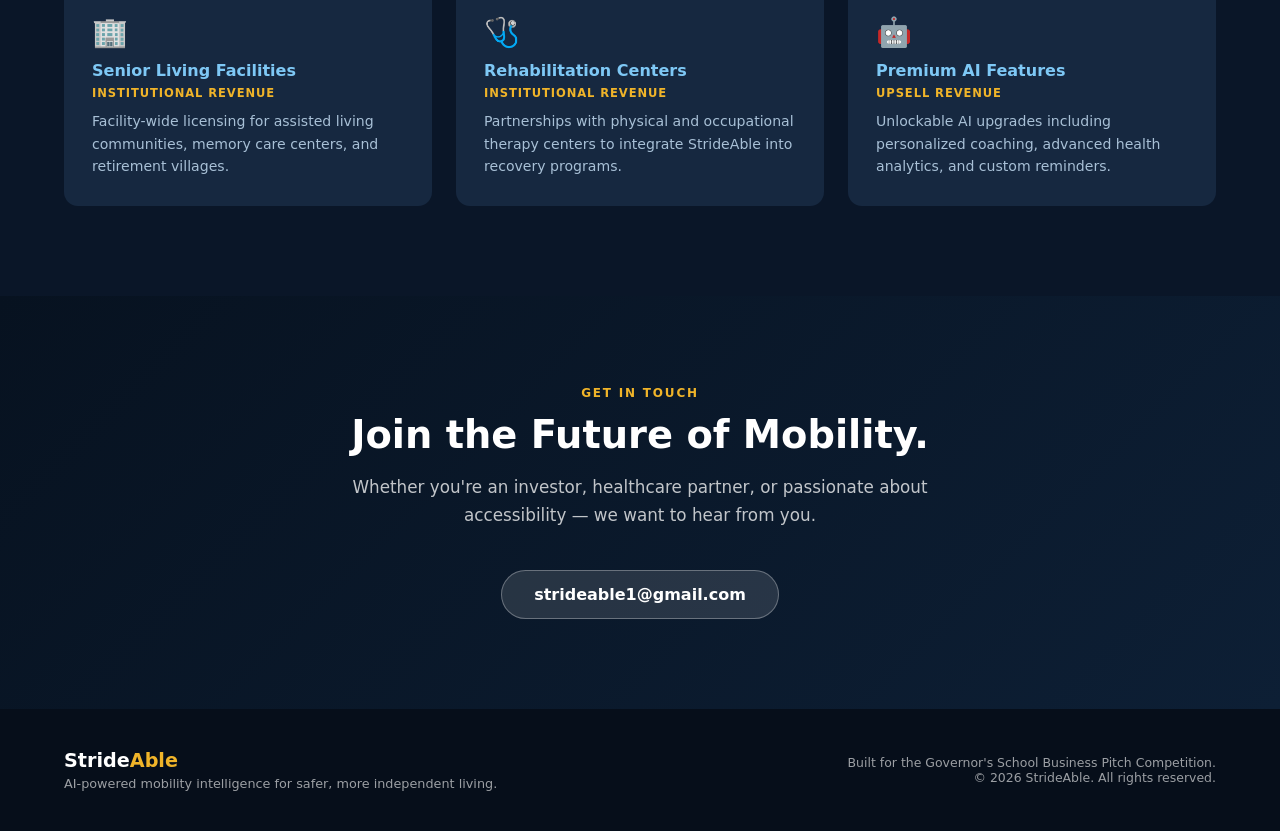
==== commit 90d1216f: "Add files via upload" ====
--- a/StrideAble_Website.html
+++ b/StrideAble_Website.html
@@ -111,7 +111,7 @@
   .solution-checks { list-style: none; margin-top: 1.5rem; display: flex; flex-direction: column; gap: 12px; max-width: 520px; margin-left: auto; margin-right: auto; text-align: left; }
   .solution-checks li { display: flex; align-items: flex-start; gap: 12px; font-size: 0.95rem; line-height: 1.5; color: #a8c0d6; }
   .solution-checks li::before { content: '✓'; background: #4fa3e0; color: #0a1628; border-radius: 50%; width: 22px; height: 22px; display: flex; align-items: center; justify-content: center; font-size: 0.7rem; font-weight: 800; flex-shrink: 0; margin-top: 1px; }
-  .solution-img { border-radius: 20px; width: 100%; max-width: 700px; display: flex; flex-direction: row; align-items: flex-start; gap: 24px; justify-content: center; }
+  .solution-img { border-radius: 20px; width: 100%; max-width: 500px; display: flex; justify-content: center; margin: 0 auto; }
   .solution-img img { flex: 1; border-radius: 16px; }
   .solution-img img { width: 100%; display: block; }
 
@@ -120,7 +120,7 @@
   #features .eyebrow { color: var(--accent); }
   #features .section-title { color: white; }
   #features .section-subtitle { color: rgba(255,255,255,0.75); }
-  .features-grid { display: grid; grid-template-columns: repeat(4, 1fr); gap: 20px; margin-top: 3rem; }
+  .features-grid { display: grid; grid-template-columns: repeat(3, 1fr); gap: 20px; margin-top: 3rem; }
   .feature-card {
     background: rgba(79,163,224,0.08); border: 1px solid rgba(79,163,224,0.2);
     border-radius: var(--radius); padding: 28px 22px;
@@ -242,7 +242,8 @@
 
   @media (max-width: 900px) {
     .hero-inner, .solution-grid, .app-grid { grid-template-columns: 1fr; }
-    .features-grid, .steps-grid { grid-template-columns: repeat(2,1fr); }
+    .features-grid { grid-template-columns: repeat(2,1fr); }
+    .steps-grid { grid-template-columns: repeat(2,1fr); }
     .compat-grid, .pricing-grid, .business-grid { grid-template-columns: repeat(2,1fr); }
     .problem-grid { grid-template-columns: 1fr; }
   }
@@ -277,7 +278,7 @@
       <p>An AI-powered attachment that transforms walkers, canes, crutches, wheelchairs, and scooters into intelligent safety companions — in seconds.</p>
       <div class="hero-price-box">
         <div class="hero-price-label">Device Price</div>
-        <div class="hero-price">$109.99 <sub>one-time</sub></div>
+        <div class="hero-price">$199.99 <sub>one-time</sub></div>
       </div>
       <div class="hero-btns">
         <a href="#pricing" class="btn-primary">See Pricing</a>
@@ -332,17 +333,16 @@
         <p class="section-subtitle fade-up">StrideAble is a compact, AI-powered attachment that fastens directly onto existing mobility devices using velcro — <strong>no replacement required</strong>. In seconds, a standard walker or cane becomes an intelligent, connected safety system.</p>
         <ul class="solution-checks fade-up">
           <li>Works with your existing device — no replacement needed</li>
-          <li>Front-facing AI camera scans the path ahead</li>
-          <li>Haptic handle alerts before obstacles are reached</li>
+          <li>Motion sensor that scans the path ahead</li>
+          <li>Sound and flashing-light alerts before obstacles are reached</li>
           <li>Automatic caregiver notifications on fall detection</li>
           <li>First responders alerted if user doesn't get up in 3 minutes</li>
           <li>Emergency SOS button sends location instantly</li>
           <li>Health and activity monitoring built in</li>
         </ul>
       </div>
-      <div class="solution-img fade-up">
-        <img class="orig-device" style="mix-blend-mode:multiply; width:260px; max-width:100%; display:block; margin:0 auto 16px auto;" src="[data-uri]" alt="StrideAble device overview" style="margin-bottom:16px;">
-        <img src="[data-uri]